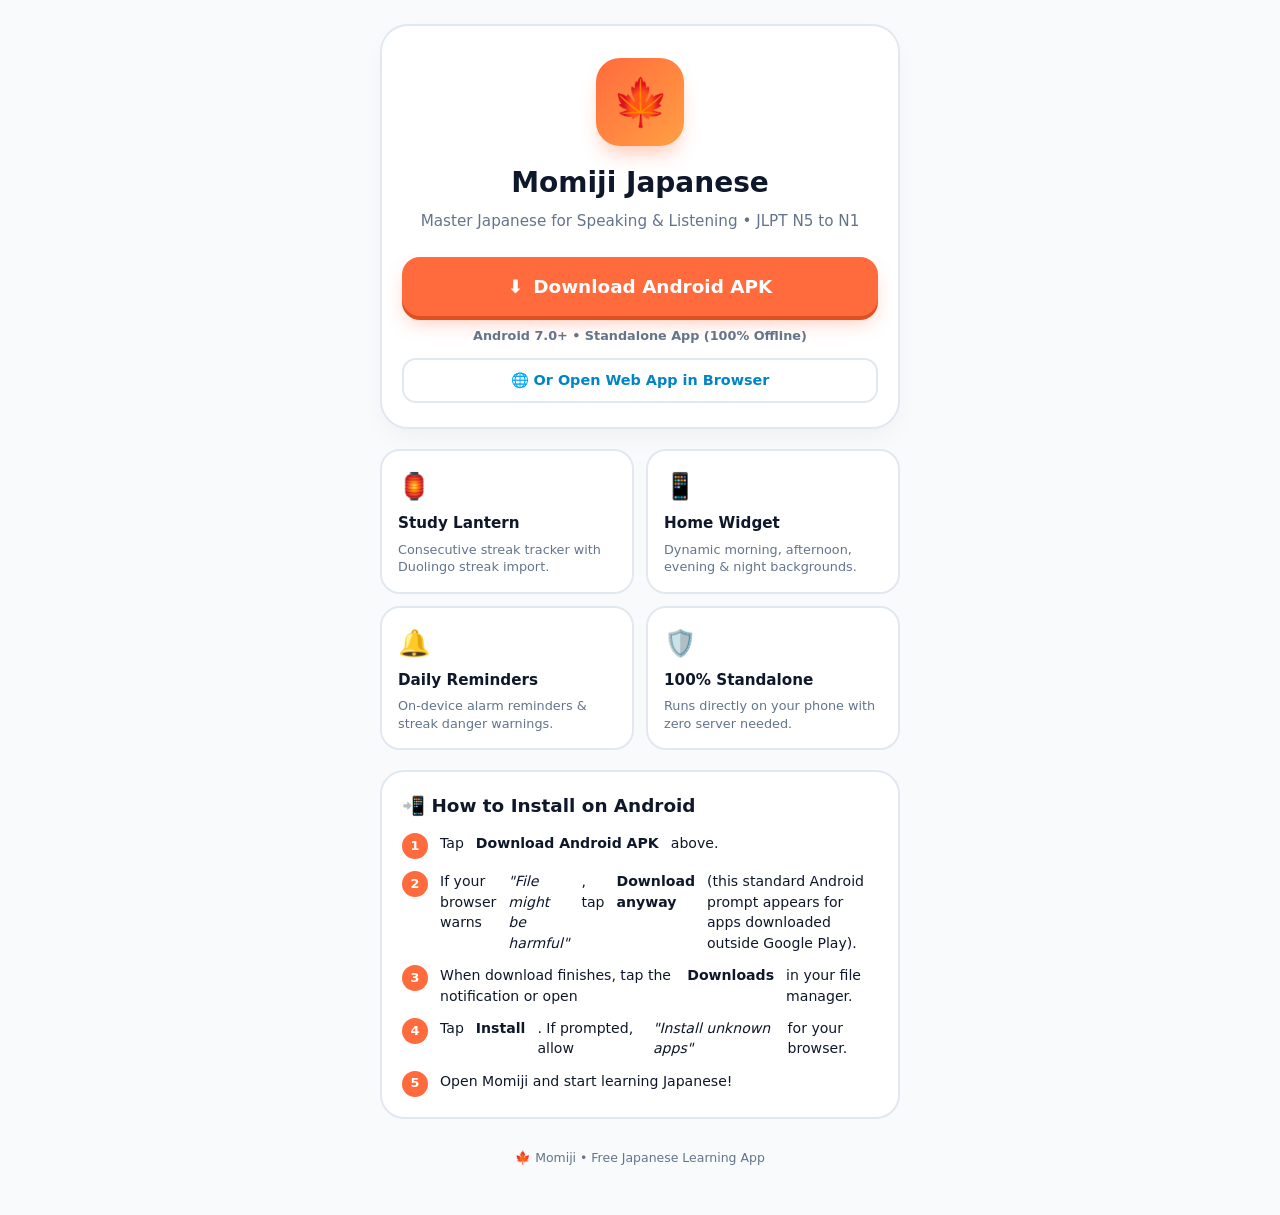
==== download/index.html @ 0bd565e1 "deploy: Gilad-Bareket-19/momiji@bb5f5598822ea4b5a79f0bc51db3b0bb47e9f8ee" ====
<!doctype html>
<html lang="en">
  <head>
    <meta charset="UTF-8" />
    <meta name="viewport" content="width=device-width, initial-scale=1, viewport-fit=cover" />
    <meta name="theme-color" content="#ff6b3d" />
    <title>Download Momiji — Japanese Study App (Android APK)</title>
    <link rel="icon" href="../icons/icon.svg" type="image/svg+xml" />
    <style>
      :root {
        --primary: #ff6b3d;
        --primary-dark: #e04f22;
        --bg: #f8fafc;
        --card: #ffffff;
        --text: #0f172a;
        --text-muted: #64748b;
        --border: #e2e8f0;
        --blue: #0284c7;
        --green: #10b981;
      }
      @media (prefers-color-scheme: dark) {
        :root {
          --bg: #090d16;
          --card: #131c2e;
          --text: #f8fafc;
          --text-muted: #94a3b8;
          --border: #1e293b;
        }
      }
      * { box-sizing: border-box; margin: 0; padding: 0; }
      body {
        font-family: system-ui, -apple-system, BlinkMacSystemFont, 'Segoe UI', Roboto, sans-serif;
        background: var(--bg);
        color: var(--text);
        line-height: 1.5;
        padding: 24px 16px 48px;
        display: flex;
        justify-content: center;
      }
      .container {
        max-width: 520px;
        width: 100%;
        display: flex;
        flex-direction: column;
        gap: 20px;
      }
      .hero {
        text-align: center;
        padding: 32px 20px 24px;
        background: var(--card);
        border: 2px solid var(--border);
        border-radius: 28px;
        box-shadow: 0 10px 25px -5px rgba(0, 0, 0, 0.05);
      }
      .app-icon {
        width: 88px;
        height: 88px;
        border-radius: 24px;
        background: linear-gradient(135deg, #ff6b3d 0%, #ff9f43 100%);
        display: grid;
        place-items: center;
        font-size: 46px;
        margin: 0 auto 16px;
        box-shadow: 0 12px 20px -6px rgba(255, 107, 61, 0.4);
      }
      h1 { font-size: 1.75rem; font-weight: 900; margin-bottom: 6px; }
      .tagline { font-size: 0.95rem; color: var(--text-muted); margin-bottom: 24px; }
      .btn-download {
        display: inline-flex;
        align-items: center;
        justify-content: center;
        gap: 10px;
        width: 100%;
        padding: 16px 24px;
        background: var(--primary);
        color: #ffffff;
        font-size: 1.15rem;
        font-weight: 800;
        text-decoration: none;
        border-radius: 18px;
        border: none;
        box-shadow: 0 4px 0 var(--primary-dark), 0 10px 20px -5px rgba(255, 107, 61, 0.4);
        cursor: pointer;
        transition: transform 0.1s, box-shadow 0.1s;
      }
      .btn-download:hover { transform: translateY(-2px); }
      .btn-download:active { transform: translateY(2px); box-shadow: 0 1px 0 var(--primary-dark); }
      .meta-info {
        font-size: 0.8rem;
        color: var(--text-muted);
        margin-top: 10px;
        font-weight: 600;
      }
      .btn-web {
        display: inline-flex;
        align-items: center;
        justify-content: center;
        gap: 8px;
        margin-top: 12px;
        padding: 10px 16px;
        background: transparent;
        color: var(--blue);
        border: 2px solid var(--border);
        border-radius: 14px;
        text-decoration: none;
        font-size: 0.9rem;
        font-weight: 700;
        width: 100%;
      }
      .features {
        display: grid;
        grid-template-columns: repeat(2, 1fr);
        gap: 12px;
      }
      .feature-card {
        background: var(--card);
        border: 2px solid var(--border);
        border-radius: 20px;
        padding: 16px;
        display: flex;
        flex-direction: column;
        gap: 6px;
      }
      .feature-card .icon { font-size: 26px; }
      .feature-card h3 { font-size: 0.95rem; font-weight: 800; }
      .feature-card p { font-size: 0.8rem; color: var(--text-muted); line-height: 1.35; }
      .instructions {
        background: var(--card);
        border: 2px solid var(--border);
        border-radius: 24px;
        padding: 20px;
      }
      .instructions h2 { font-size: 1.15rem; font-weight: 800; margin-bottom: 14px; display: flex; align-items: center; gap: 8px; }
      .steps { list-style: none; counter-reset: step; display: flex; flex-direction: column; gap: 12px; }
      .steps li { counter-increment: step; display: flex; align-items: flex-start; gap: 12px; font-size: 0.88rem; line-height: 1.45; }
      .steps li::before {
        content: counter(step);
        flex: none;
        width: 26px;
        height: 26px;
        border-radius: 50%;
        background: var(--primary);
        color: #fff;
        display: grid;
        place-items: center;
        font-size: 0.8rem;
        font-weight: 900;
      }
      .footer {
        text-align: center;
        font-size: 0.78rem;
        color: var(--text-muted);
        padding-top: 10px;
      }
    </style>
  </head>
  <body>
    <div class="container">
      <div class="hero">
        <div class="app-icon">🍁</div>
        <h1>Momiji Japanese</h1>
        <p class="tagline">Master Japanese for Speaking & Listening • JLPT N5 to N1</p>
        <a href="./Momiji.apk" class="btn-download" download="Momiji.apk">
          <span>⬇️</span> Download Android APK
        </a>
        <div class="meta-info">Android 7.0+ • Standalone App (100% Offline)</div>
        <a href="../" class="btn-web">🌐 Or Open Web App in Browser</a>
      </div>

      <div class="features">
        <div class="feature-card">
          <span class="icon">🏮</span>
          <h3>Study Lantern</h3>
          <p>Consecutive streak tracker with Duolingo streak import.</p>
        </div>
        <div class="feature-card">
          <span class="icon">📱</span>
          <h3>Home Widget</h3>
          <p>Dynamic morning, afternoon, evening & night backgrounds.</p>
        </div>
        <div class="feature-card">
          <span class="icon">🔔</span>
          <h3>Daily Reminders</h3>
          <p>On-device alarm reminders & streak danger warnings.</p>
        </div>
        <div class="feature-card">
          <span class="icon">🛡️</span>
          <h3>100% Standalone</h3>
          <p>Runs directly on your phone with zero server needed.</p>
        </div>
      </div>

      <div class="instructions">
        <h2>📲 How to Install on Android</h2>
        <ol class="steps">
          <li>Tap <strong>Download Android APK</strong> above.</li>
          <li>If your browser warns <em>"File might be harmful"</em>, tap <strong>Download anyway</strong> (this standard Android prompt appears for apps downloaded outside Google Play).</li>
          <li>When download finishes, tap the notification or open <strong>Downloads</strong> in your file manager.</li>
          <li>Tap <strong>Install</strong>. If prompted, allow <em>"Install unknown apps"</em> for your browser.</li>
          <li>Open Momiji and start learning Japanese!</li>
        </ol>
      </div>

      <div class="footer">
        🍁 Momiji • Free Japanese Learning App
      </div>
    </div>
  </body>
</html>
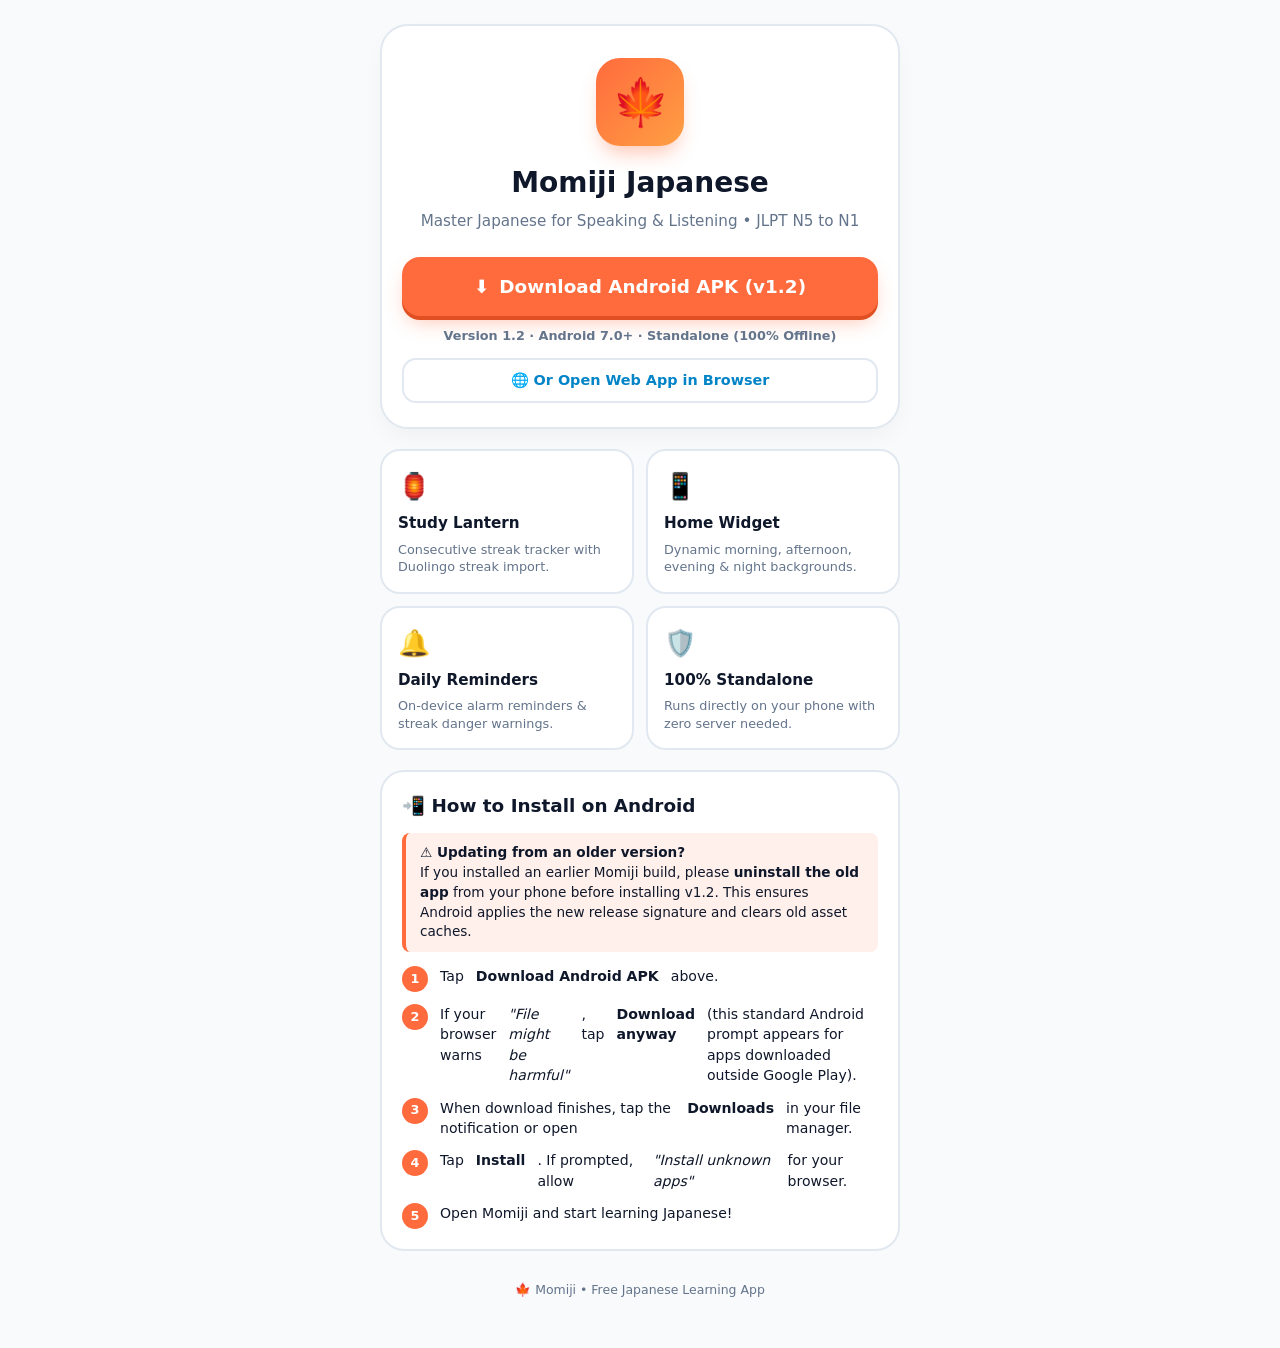
==== commit 1075c753: "deploy: Gilad-Bareket-19/momiji@880165ef2e7835e07bc7b3d6145504c8b6667668" ====
--- a/download/index.html
+++ b/download/index.html
@@ -161,9 +161,9 @@
         <h1>Momiji Japanese</h1>
         <p class="tagline">Master Japanese for Speaking & Listening • JLPT N5 to N1</p>
         <a href="./Momiji.apk" class="btn-download" download="Momiji.apk">
-          <span>⬇️</span> Download Android APK
+          <span>⬇️</span> Download Android APK (v1.2)
         </a>
-        <div class="meta-info">Android 7.0+ • Standalone App (100% Offline)</div>
+        <div class="meta-info">Version 1.2 · Android 7.0+ · Standalone (100% Offline)</div>
         <a href="../" class="btn-web">🌐 Or Open Web App in Browser</a>
       </div>
 
@@ -192,6 +192,10 @@
 
       <div class="instructions">
         <h2>📲 How to Install on Android</h2>
+        <div style="background: rgba(255, 107, 61, 0.1); border-left: 4px solid var(--primary); padding: 10px 14px; border-radius: 8px; margin-bottom: 14px; font-size: 0.85rem; line-height: 1.45;">
+          <strong>⚠️ Updating from an older version?</strong><br>
+          If you installed an earlier Momiji build, please <strong>uninstall the old app</strong> from your phone before installing v1.2. This ensures Android applies the new release signature and clears old asset caches.
+        </div>
         <ol class="steps">
           <li>Tap <strong>Download Android APK</strong> above.</li>
           <li>If your browser warns <em>"File might be harmful"</em>, tap <strong>Download anyway</strong> (this standard Android prompt appears for apps downloaded outside Google Play).</li>
